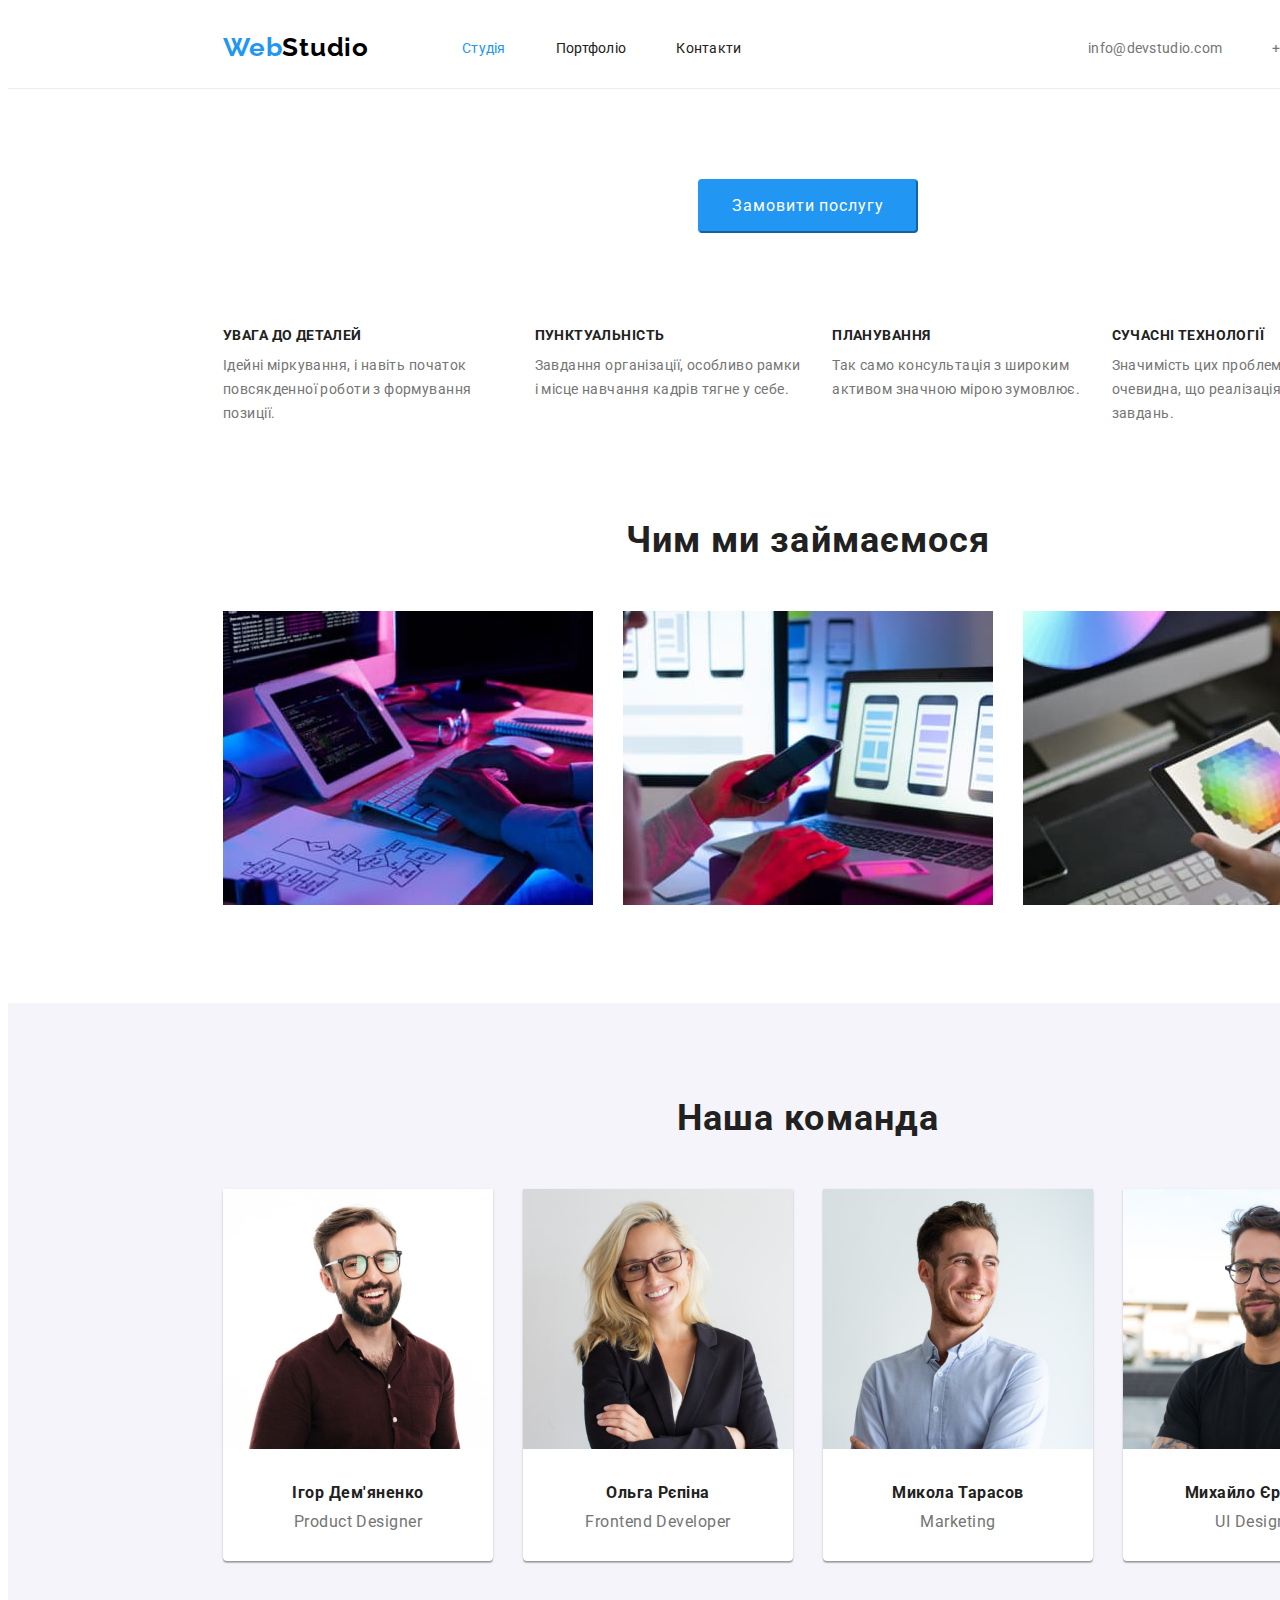
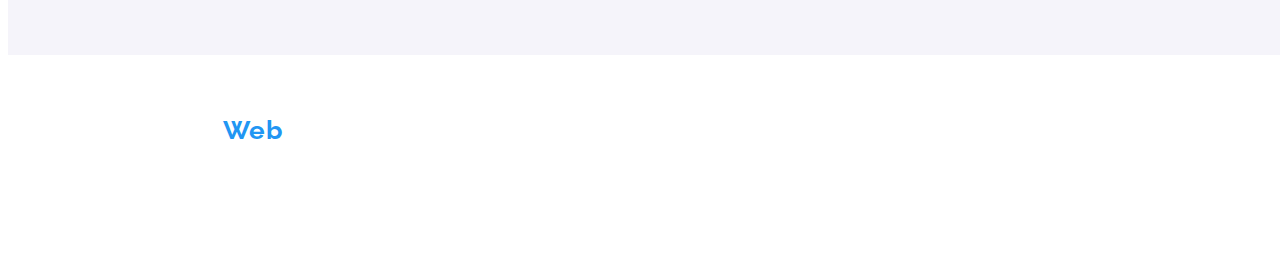
==== index.html @ 8be77483 "виконана стилізація та флексбокс" ====
<!DOCTYPE html>
<html lang="uk">
<head>
    <meta charset="UTF-8">
    <meta http-equiv="X-UA-Compatible" content="IE=edge">
    <meta name="viewport" content="width=device-width, initial-scale=1.0">
    <title>Web Studio</title>
    <link rel="preconnect" href="https://fonts.googleapis.com">
    <link rel="preconnect" href="https://fonts.gstatic.com" crossorigin>
    <link href="https://fonts.googleapis.com/css2?family=Raleway:wght@700&family=Roboto:wght@400;500;700;900&display=swap"
        rel="stylesheet">
    <link rel="stylesheet" href="https://cdnjs.cloudflare.com/ajax/libs/modern-normalize/1.1.0/modern-normalize.min.css"
        integrity="sha512-wpPYUAdjBVSE4KJnH1VR1HeZfpl1ub8YT/NKx4PuQ5NmX2tKuGu6U/JRp5y+Y8XG2tV+wKQpNHVUX03MfMFn9Q=="
        crossorigin="anonymous" referrerpolicy="no-referrer" />
    <link rel="stylesheet" href="./css/style.css">
</head>
<body>
    <!-- header -->
    <header class="header">
        <div class="container main-cont">
            <nav class="main-cont">
                <a class="header-logo" href="./index.html" lang="en" rel="noopener noreferrer nofollow">
                    <span class="header-logo-color">Web</span>Studio</a>
            <ul class="header-list list">
                <li class="item"><a href="./index.html" class="header-link current" rel="noopener noreferrer nofollow">Студія</a></li>
                <li class="item"><a href="./portfolio.html" class="header-link" rel="noopener noreferrer nofollow">Портфоліо</a></li>
                <li class="item"><a href="/" class="header-link" rel="noopener noreferrer nofollow">Контакти</a></li>
            </ul>
            </nav>
            <ul class="contact list">
                <li class="item"><a href="mailto:info@devstudio.com" class="mail" rel="noopener noreferrer nofollow">info@devstudio.com</a></li>
                <li class="item"><a href="tel:+380961111111" class="tel" rel="noopener noreferrer nofollow">+38 096 111 11 11</a></li>
            </ul>
        </div>
    </header>
    <!-- hero -->
    <main>
        <section class="hero">
            <!-- <div class="container"> -->
                <h1 class="hero-title">Ефективні рішення для вашого бізнесу</h1>
                <button type="button" class="button">Замовити послугу</button>
            <!-- </div> -->
        </section>
        <!-- peculiarities -->
        <section class="section-peculiarities">
            <div class="container">
                <h2 class="section-title visually-hidden">Особливості</h2>
                <ul class="peculiarities list">
                    <li class="item-peculiar">
                        <h2 class="title">УВАГА ДО ДЕТАЛЕЙ</h2>
                        <p class="text">Ідейні міркування, і навіть початок повсякденної роботи з формування позиції.</p>
                    </li>
                    <li class="item-peculiar">
                        <h2 class="title">ПУНКТУАЛЬНІСТЬ</h2>
                        <p class="text">Завдання організації, особливо рамки і місце навчання кадрів тягне у себе.</p>
                    </li>
                    <li class="item-peculiar">
                        <h2 class="title">ПЛАНУВАННЯ</h2>
                        <p class="text">Так само консультація з широким активом значною мірою зумовлює.</p>
                    </li>
                    <li class="item-peculiar">
                        <h2 class="title">СУЧАСНІ ТЕХНОЛОГІЇ</h2>
                        <p class="text">Значимість цих проблем настільки очевидна, що реалізація планових завдань.</p>
                    </li>
                </ul>
            </div>
        </section>
        <!-- work -->
        <section class="section-work">
            <div class="container">
                <h2 class="section-title">Чим ми займаємося</h2>
                <ul class="work-list list">
                    <li class="work-item"><img src="./images/work_photo1.jpg" alt="розробка сайту" width="370" height="294" /></li>
                    <li class="work-item"><img src="./images/work_photo2.jpg" alt="прототипування" width="370" height="294" /></li>
                    <li class="work-item"><img src="./images/work_photo3.jpg" alt="дизайн" width="370" height="294" /></li>
                </ul>
            </div>
        </section>
        <!-- team -->
        <section class="section-team">
            <div class="container">
                <h2 class="section-title">Наша команда</h2>
            <ul class="team-list list">
                <li class="team-item"><img src="./images/team1.jpg" alt="Дизайнер продукту" width="270" height="260" />
                    <h3 class="title">Ігор Дем'яненко</h3>
                    <p class="text">Product Designer</p>
                </li>
                <li class="team-item"><img src="./images/team2.jpg" alt="Розробник інтерфейсу" width="270" height="260" />
                    <h3 class="title">Ольга Рєпіна</h3>
                    <p class="text">Frontend Developer</p>
                </li>
                <li class="team-item"><img src="./images/team3.jpg" alt="Маркетинг" width="270" height="260" />
                    <h3 class="title">Микола Тарасов</h3>
                    <p class="text">Marketing</p>
                </li>
                <li class="team-item"><img src="./images/team4.jpg" alt="Дизайнер інтерфейсу користувача" width="270" height="260" />
                    <h3 class="title">Михайло Єрмаков</h3>
                    <p class="text">UI Designer</p>
                </li>
            </ul>
            </div>
        </section>
    </main>
    <!-- basement(footer) -->
    <footer class="footer">
        <div class="container">
            <!-- logo -->
            <a class="footer-logo" href="./index.html" rel="noopener noreferrer nofollow"><span
                    class="footer-logo-color">Web</span>Studio</a>
        <!-- contacs and map basement(footer) -->
            <address class="footer-add">
                <ul class="contact-footer list">
                    <li class="footer-item"><a href="https://www.google.com.ua/maps/place/%D0%B1%D1%83%D0%BB.+%D0%9B%D0%B5%D1%81%D0%B8+%D0%A3%D0%BA%D1%80%D0%B0%D0%B8%D0%BD%D0%BA%D0%B8,+26,+%D0%9A%D0%B8%D0%B5%D0%B2,+02000/@50.4265841,30.5361971,17z/data=!3m1!4b1!4m5!3m4!1s0x40d4cf0e033ecbe9:0x57a4dffefec77da0!8m2!3d50.4265807!4d30.5383858?hl=ru"
                            class="maps" target="_blank" rel="noopener noreferrer nofollow">м. Київ, пр-т Лесі Українки, 26</a></li>
                    <li class="footer-item"><a href="mailto:info@devstudio.com" class="mail" rel="noopener noreferrer nofollow">info@devstudio.com</a>
                    </li>
                    <li class="footer-item"><a href="tel:+3809611111" class="tel" rel="noopener noreferrer nofollow">+38 096 111 11 11</a></li>
                </ul>
            </address>
        </div>
    </footer>
</body>
</html>
---- css/style.css ----
html {
    box-sizing: border-box;
}
*,
*::before,
*::after {
    box-sizing: inherit;
}
/* CSS custom properties */
:root {
    --primary-text-color: #212121;
    --title-text-color: #757575;
    --accent-color: #2196F3;
    --primary-white-color: #FFFFFF;
    --primary-black-color: #000000;
    --hero-bg-color: #2F303A;
    --section-team-bgcolor: #F5F4FA;
    --fotter-contact-color: rgba(255, 255, 255, 0.6);
}
body {
    font-family: Roboto, sans-serif;
    background-color: var(--primary-white-color);
    color: var(--primary-text-color);
    width: 1600px;
}
.container {
    width: 1200px;
    padding-left: 15px;
    padding-right: 15px;
    margin-left: auto;
    margin-right: auto;
}
/* special sheet for resetting */
.list {
    padding: 0;
    margin: 0;
    list-style: none;
}
/* Main-container */
.main-cont {
    display: flex;
}
.header {
    border-bottom: 1px solid #ECECEC;
}
/* logo studio */
.header-logo {
    font-family: Raleway;
    font-weight: 700;
    font-size: 26px;
    line-height: calc(31 / 26);
    color: var(--primary-black-color);
    text-decoration: none;
    letter-spacing: 0.03em;
    display: block;
    padding-top: 24px;
    padding-bottom: 25px;
}
.header-logo-color {
    color: var(--accent-color);
}
/* header-list */
.header-list {
    display: flex;
    margin-left: 93px;
}
.header-list .item:not(:last-child) {
    margin-right: 50px;
}
.header-list .header-link {
    color:var(--primary-text-color);
    font-size: 14px;
    line-height: calc(16 / 14);
    letter-spacing: 0.02em;
    text-decoration: none;
    display: block;
    padding-top: 32px;
    padding-bottom: 32px;
}
.header-list .header-link:hover, 
.header-list .header-link:focus {
    color: var(--accent-color);
}
.header-list .header-link.current {
    color: var(--accent-color);}

    /* contscts */
.contact {
    display: flex;
    margin-left: auto;
}
.contact .item + .item {
    margin-left: 50px;
}

.contact .mail {
    color: var(--title-text-color);
    font-size: 14px;
    line-height: calc(16 / 14);
    letter-spacing: 0.02em;
    text-decoration: none;
    display: block;
    padding-top: 32px;
    padding-bottom: 32px;
}   
.contact .mail:hover,
.contact .mail:focus {
    color: var(--accent-color);
}
.contact .tel {
    color: var(--title-text-color);
    font-size: 14px;
    line-height: calc(16 / 14);
    letter-spacing: 0.02em;
    text-decoration: none;
    display: block;
    padding-top: 32px;
    padding-bottom: 32px;
}
.contact .tel:hover,
.contact .tel:focus  {
    color: var(--accent-color);
}
/* Hero */
.hero {
    /* background-color: var(--hero-bg-color); */
    text-align: center;
}
.hero-title {
    color: var(--primary-white-color);
    margin-top: 0;
    margin-bottom: 30px;
    font-style: 400;
    font-size: 44px;
    line-height: calc(60 / 44);
    letter-spacing: 0.06em;
    /* text-transform: uppercase; */
}
.button {
    background-color: var(--accent-color);
    color: var(--primary-white-color);
    border-color: var(--accent-color);
    
    font-family: Roboto, sans-serif;
    font-size: 16px;
    line-height: calc(30 / 16);
    letter-spacing: 0.06em;
    min-width: 216px;
    text-align: center;
    
    display: inline-block;
    border-radius: 4px;
    cursor: pointer;
    padding: 10px 32px;
}
/* peculiarities */
.section-peculiarities {
padding-top: 94px;
padding-bottom: 94px;
}
.visually-hidden {
    position: absolute;
    width: 1px;
    height: 1px;
    margin: -1px;
    border: 0;
    padding: 0;
    white-space: nowrap;
    clip-path: inset(100%);
    clip: rect(0 0 0 0);
    overflow: hidden;
}
.peculiarities {
    display: flex;
}
.item-peculiar:not(:last-child) {
    margin-right: 30px;
}

.title { 
    margin-top: 0;
    margin-bottom: 10px;
    font-size: 14px; 
    line-height: calc(16 / 14);
    letter-spacing: 0.03em;
}
.text {
    margin-top: 0;
    margin-bottom: 0;
}
.peculiarities .title {
    font-size: 14px;
    line-height: calc(16 / 14);
    letter-spacing: 0.03em;
}
.peculiarities .text {
    color: var(--title-text-color);
    font-size: 14px;
    line-height: calc(24 / 14);
    letter-spacing: 0.03em;
}
/* work */
.section-work {
    padding-bottom: 94px;
}
.section-title {
    margin-top: 0;
    margin-bottom: 50px;
    font-weight: 700;
    font-size: 36px;
    line-height: calc(42 / 36);
    letter-spacing: 0.03em;
    text-align: center;
}
.work-list {
    display: flex;
}
.work-item:not(:last-child) {
    margin-right: 30px;
}
/* team */
.section-team {
    background-color: var(--section-team-bgcolor);
    padding-top: 94px;
    padding-bottom: 94px;
}
.team-list {
    display: flex;
}
.team-item:not(:last-child) {
    margin-right: 30px;
}
.team-list .team-item {
    background-color: var(--primary-white-color);}
.team-item {
    box-shadow: 0px 1px 3px rgba(0, 0, 0, 0.12), 
    0px 1px 1px rgba(0, 0, 0, 0.14), 
    0px 2px 1px rgba(0, 0, 0, 0.2);
    border-radius: 0px 0px 4px 4px;
}
.team-list .title {
    font-size: 16px;
    line-height: calc(19 / 16);
    letter-spacing: 0.03em;
    text-align: center;
    margin-top: 30px;
    margin-bottom: 0;
}
.team-list .text {
    color: var(--title-text-color);
    font-size: 16px;
    line-height: calc(19 / 16);
    letter-spacing: 0.03em;
    text-align: center;
    margin-top: 10px;
    margin-bottom: 30px;
}

/* basement */
.footer {
    /* background-color: var(--hero-bg-color); */
}
.footer-logo {
    font-family: Raleway;
    font-weight: 700;
    font-size: 26px;
    line-height: calc(31 / 26);
    letter-spacing: 0.03em;
    color: var(--primary-white-color);
    text-decoration: none;
    display: inline-block;
    padding-top: 60px;
}
.footer-logo-color {
    color: var(--accent-color);
}
.footer-add {
    font-style: normal;
}
/* contacs and map basement */
.contact-footer .maps {
    color: var(--primary-white-color);
    font-size: 14px;
    line-height: calc(24 / 14);
    letter-spacing: 0.03em;
    text-decoration: none;
}
.footer-item .maps {
    display: inline-block;
    padding-top: 20px;
}
.contact-footer .maps:hover,
.contact-footer .maps:focus {
    color: var(--accent-color);
}
.contact-footer .mail {
    color: var(--fotter-contact-color);
    font-size: 14px;
    line-height: calc(24 / 14);
    letter-spacing: 0.03em;
    text-decoration: none;
}
.footer-item .mail {
    display: inline-block;
    padding-top: 9px;
}
.contact-footer .mail:hover,
.contact-footer .mail:focus {
    color: var(--accent-color);
}
.contact-footer .tel {
    color: var(--fotter-contact-color);
    font-size: 14px;
    line-height: calc(24 / 14);
    letter-spacing: 0.03em;
    text-decoration: none;
}
.footer-item .tel {
    display: inline-block;
    padding-top: 9px;
}
.contact-footer .tel:hover,
.contact-footer .tel:focus {
    color: var(--accent-color);
}

/*  portfolio hero */
.buttons-list {
    display: flex;
    justify-content: center;
    margin-top: 100px;
}
.buttons-item:not(:last-child) {
    margin-right: 8px;
}
.buttons {
    background-color: var(--section-team-bgcolor);
    color: var(--primary-text-color);
    font-size: 16px;
    line-height: calc(26 / 16);
    letter-spacing: 0.03em;
    border-radius: 4px;
    border-color: var(--section-team-bgcolor);
    font-family: Roboto, sans-serif;
    cursor: pointer;
}
.buttons:hover, 
.buttons:focus {
    background-color: var(--accent-color);
    color: var(--primary-white-color);
}
/* content section hero portfolio */
.content-list {
    display: flex;
    flex-wrap: wrap;
    margin-top: 56px;
    margin-bottom: 94px;
}
.content-item {
    width: 370px;
    margin-right: 30px;
    margin-bottom: 30px;
}
.cards-text {
    border-bottom: 1px solid #EEEEEE;
    border-left: 1px solid #EEEEEE;
    border-right: 1px solid #EEEEEE;
}
.content-item img {
    display: block;
}
/* Alternative */
/* .content-item {
    width: calc((100% - 60px) / 3); як вираховувати (calc ((100% - кількість марджинів у рядку * значення марджина) / кількість елементів у рядку)
    background-color: tomato;} */
/* .content-item:nth-child(3n) {
        margin-right: 0;
    } */
.content-item:nth-child(3n) {
    margin-right: 0;
}
.content-item:nth-last-child(-n + 3) {
    margin-bottom: 0;
}
/* Alternative */
/* .content-item:not(nth-child(3n)) {
    margin-right: 30px;
}
.content-item:not(nth-last-child(-n + 3)) {
    margin-bottom: 30px;
} */
.content-item .title {
    margin-bottom: 0;
}
.content-list .title {
    font-size: 18px;
    line-height: calc(36 / 18);
    letter-spacing: 0.06em;
    padding-top: 20px;
    padding-left: 24px;
    padding-right: 24px;
}
.content-list .text {
    color: var(--title-text-color);
    font-size: 16px;
    line-height: calc(30 / 16);
    letter-spacing: 0.03em;
    margin-top: 4px;
    margin-bottom: 20px;
    padding-left: 24px;
    padding-right: 24px;
}
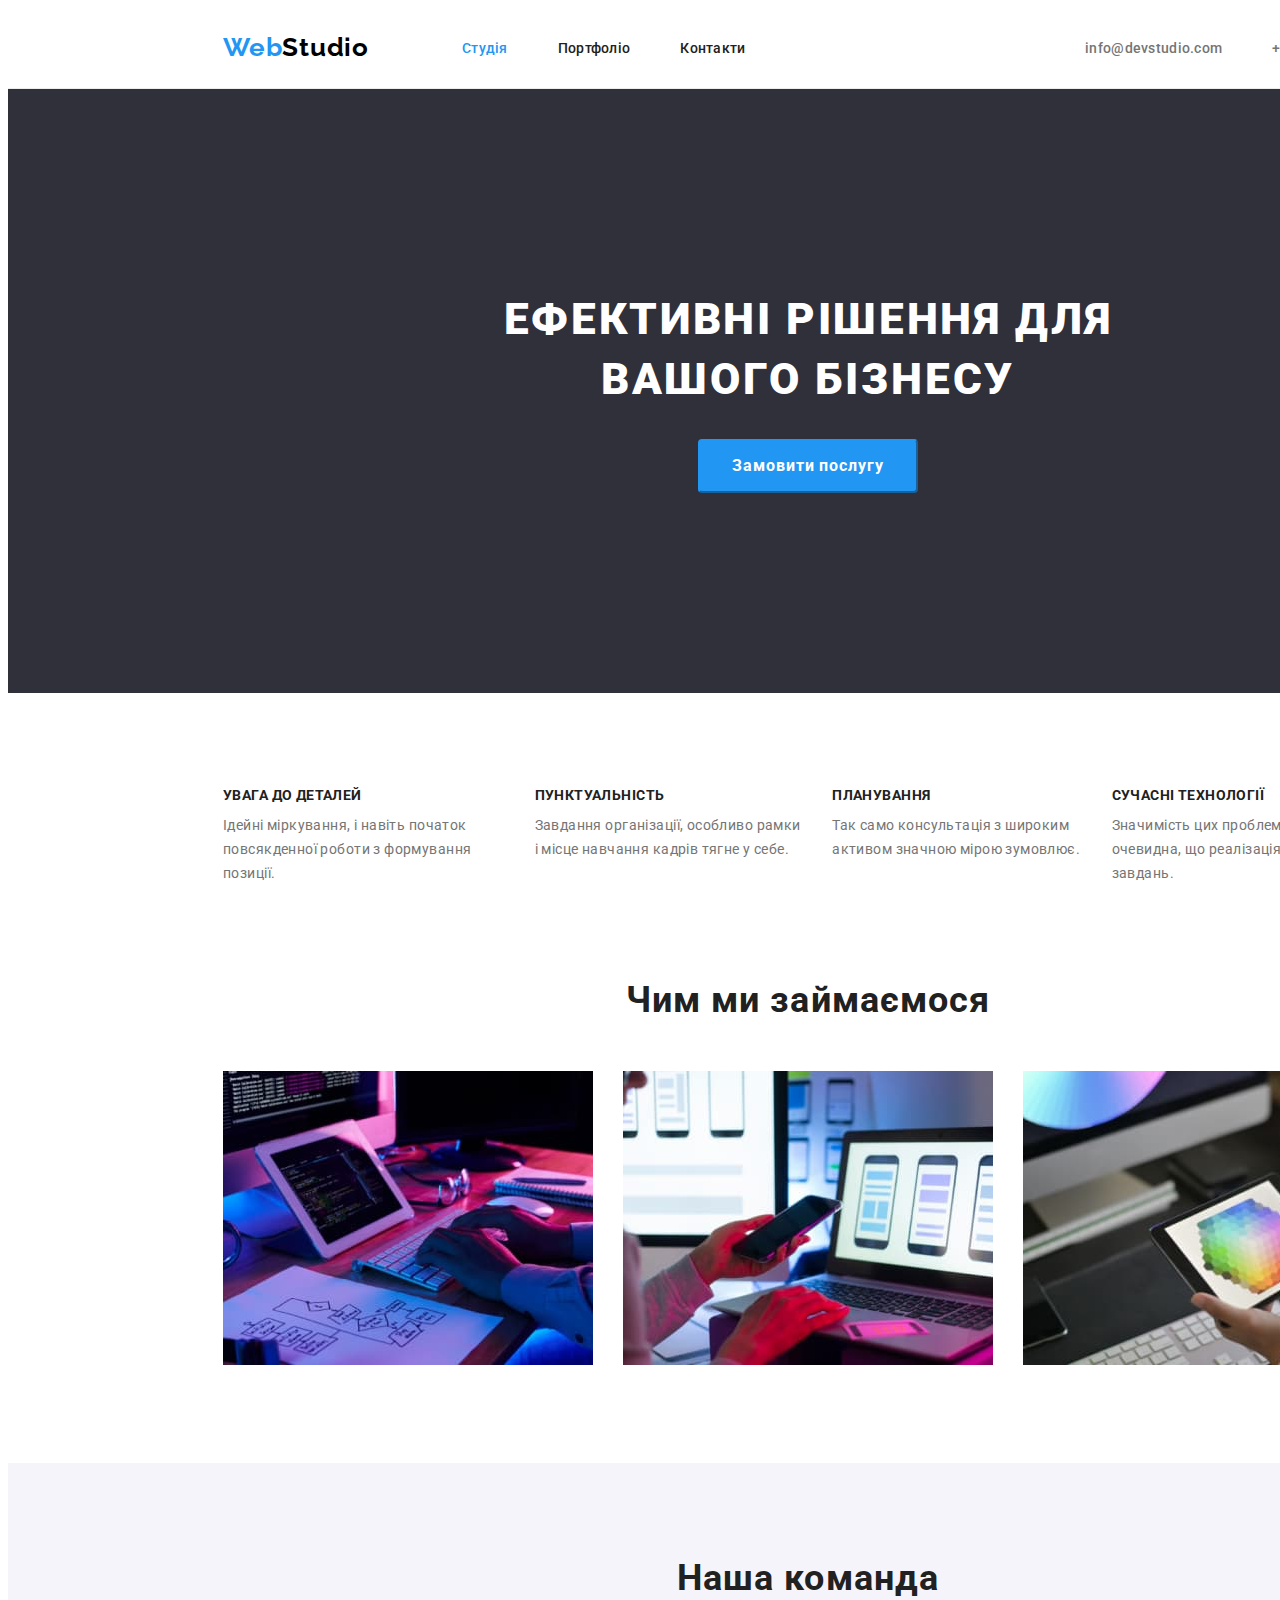
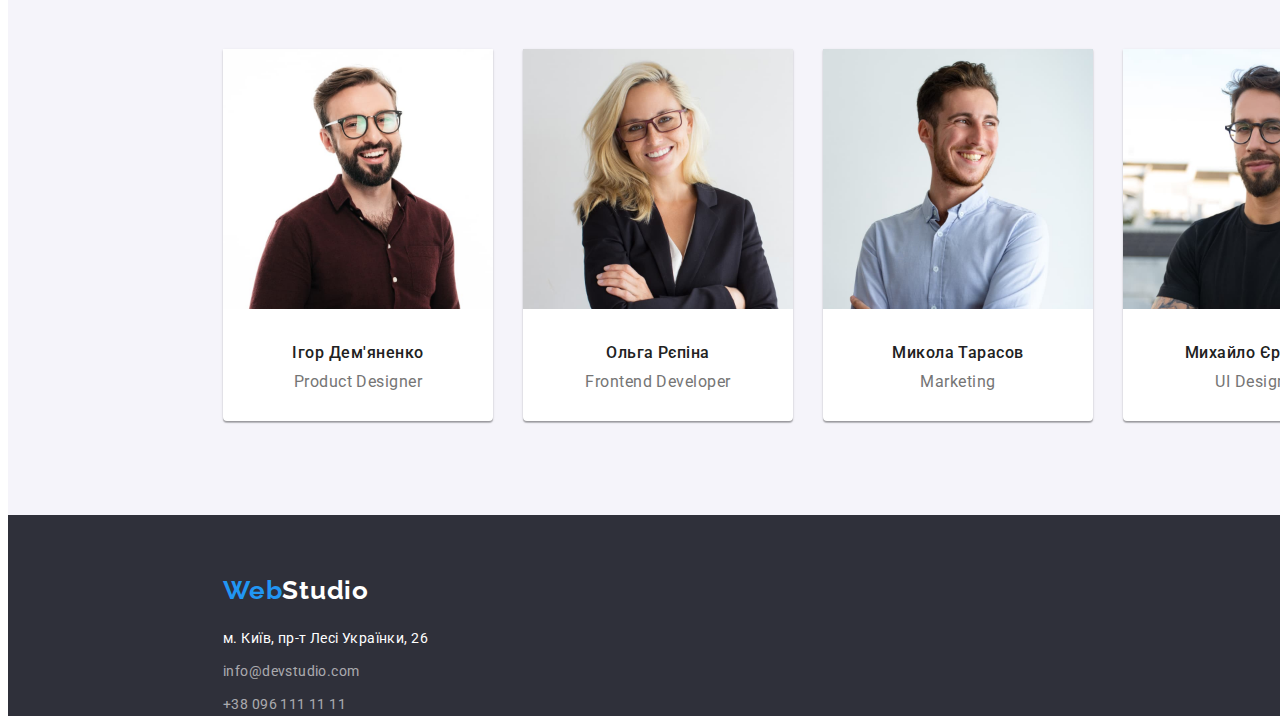
==== commit fee7fd14: "внесені зміни в hero section" ====
--- a/index.html
+++ b/index.html
@@ -37,7 +37,7 @@
     <main>
         <section class="hero">
             <!-- <div class="container"> -->
-                <h1 class="hero-title">Ефективні рішення для вашого бізнесу</h1>
+                <h1 class="hero-title">ЕФЕКТИВНІ РІШЕННЯ ДЛЯ<br> ВАШОГО БІЗНЕСУ</h1>
                 <button type="button" class="button">Замовити послугу</button>
             <!-- </div> -->
         </section>
--- a/css/style.css
+++ b/css/style.css
@@ -70,6 +70,7 @@
 .header-list .header-link {
     color:var(--primary-text-color);
     font-size: 14px;
+    font-weight: 500;
     line-height: calc(16 / 14);
     letter-spacing: 0.02em;
     text-decoration: none;
@@ -96,6 +97,7 @@
 .contact .mail {
     color: var(--title-text-color);
     font-size: 14px;
+    font-weight: 500;
     line-height: calc(16 / 14);
     letter-spacing: 0.02em;
     text-decoration: none;
@@ -110,6 +112,7 @@
 .contact .tel {
     color: var(--title-text-color);
     font-size: 14px;
+    font-weight: 500;
     line-height: calc(16 / 14);
     letter-spacing: 0.02em;
     text-decoration: none;
@@ -123,17 +126,19 @@
 }
 /* Hero */
 .hero {
-    /* background-color: var(--hero-bg-color); */
+    background-color: var(--hero-bg-color);
     text-align: center;
 }
 .hero-title {
     color: var(--primary-white-color);
     margin-top: 0;
     margin-bottom: 30px;
+    font-weight: 900;
     font-style: 400;
     font-size: 44px;
     line-height: calc(60 / 44);
     letter-spacing: 0.06em;
+    padding-top: 200px;
     /* text-transform: uppercase; */
 }
 .button {
@@ -143,6 +148,7 @@
     
     font-family: Roboto, sans-serif;
     font-size: 16px;
+    font-weight: 700;
     line-height: calc(30 / 16);
     letter-spacing: 0.06em;
     min-width: 216px;
@@ -152,6 +158,7 @@
     border-radius: 4px;
     cursor: pointer;
     padding: 10px 32px;
+    margin-bottom: 200px;
 }
 /* peculiarities */
 .section-peculiarities {
@@ -190,12 +197,14 @@
 }
 .peculiarities .title {
     font-size: 14px;
+    font-weight: 700;
     line-height: calc(16 / 14);
     letter-spacing: 0.03em;
 }
 .peculiarities .text {
     color: var(--title-text-color);
     font-size: 14px;
+    font-weight: 400;
     line-height: calc(24 / 14);
     letter-spacing: 0.03em;
 }
@@ -240,6 +249,7 @@
 }
 .team-list .title {
     font-size: 16px;
+    font-weight: 500;
     line-height: calc(19 / 16);
     letter-spacing: 0.03em;
     text-align: center;
@@ -249,6 +259,7 @@
 .team-list .text {
     color: var(--title-text-color);
     font-size: 16px;
+    font-weight: 400;
     line-height: calc(19 / 16);
     letter-spacing: 0.03em;
     text-align: center;
@@ -258,7 +269,7 @@
 
 /* basement */
 .footer {
-    /* background-color: var(--hero-bg-color); */
+    background-color: var(--hero-bg-color);
 }
 .footer-logo {
     font-family: Raleway;
@@ -281,6 +292,7 @@
 .contact-footer .maps {
     color: var(--primary-white-color);
     font-size: 14px;
+    font-weight: 400;
     line-height: calc(24 / 14);
     letter-spacing: 0.03em;
     text-decoration: none;
@@ -296,6 +308,7 @@
 .contact-footer .mail {
     color: var(--fotter-contact-color);
     font-size: 14px;
+    font-weight: 400;
     line-height: calc(24 / 14);
     letter-spacing: 0.03em;
     text-decoration: none;
@@ -311,6 +324,7 @@
 .contact-footer .tel {
     color: var(--fotter-contact-color);
     font-size: 14px;
+    font-weight: 400;
     line-height: calc(24 / 14);
     letter-spacing: 0.03em;
     text-decoration: none;
@@ -337,6 +351,7 @@
     background-color: var(--section-team-bgcolor);
     color: var(--primary-text-color);
     font-size: 16px;
+    font-weight: 500;
     line-height: calc(26 / 16);
     letter-spacing: 0.03em;
     border-radius: 4px;
@@ -394,6 +409,7 @@
 }
 .content-list .title {
     font-size: 18px;
+    font-weight: 700;
     line-height: calc(36 / 18);
     letter-spacing: 0.06em;
     padding-top: 20px;
@@ -403,6 +419,7 @@
 .content-list .text {
     color: var(--title-text-color);
     font-size: 16px;
+    font-weight: 400;
     line-height: calc(30 / 16);
     letter-spacing: 0.03em;
     margin-top: 4px;
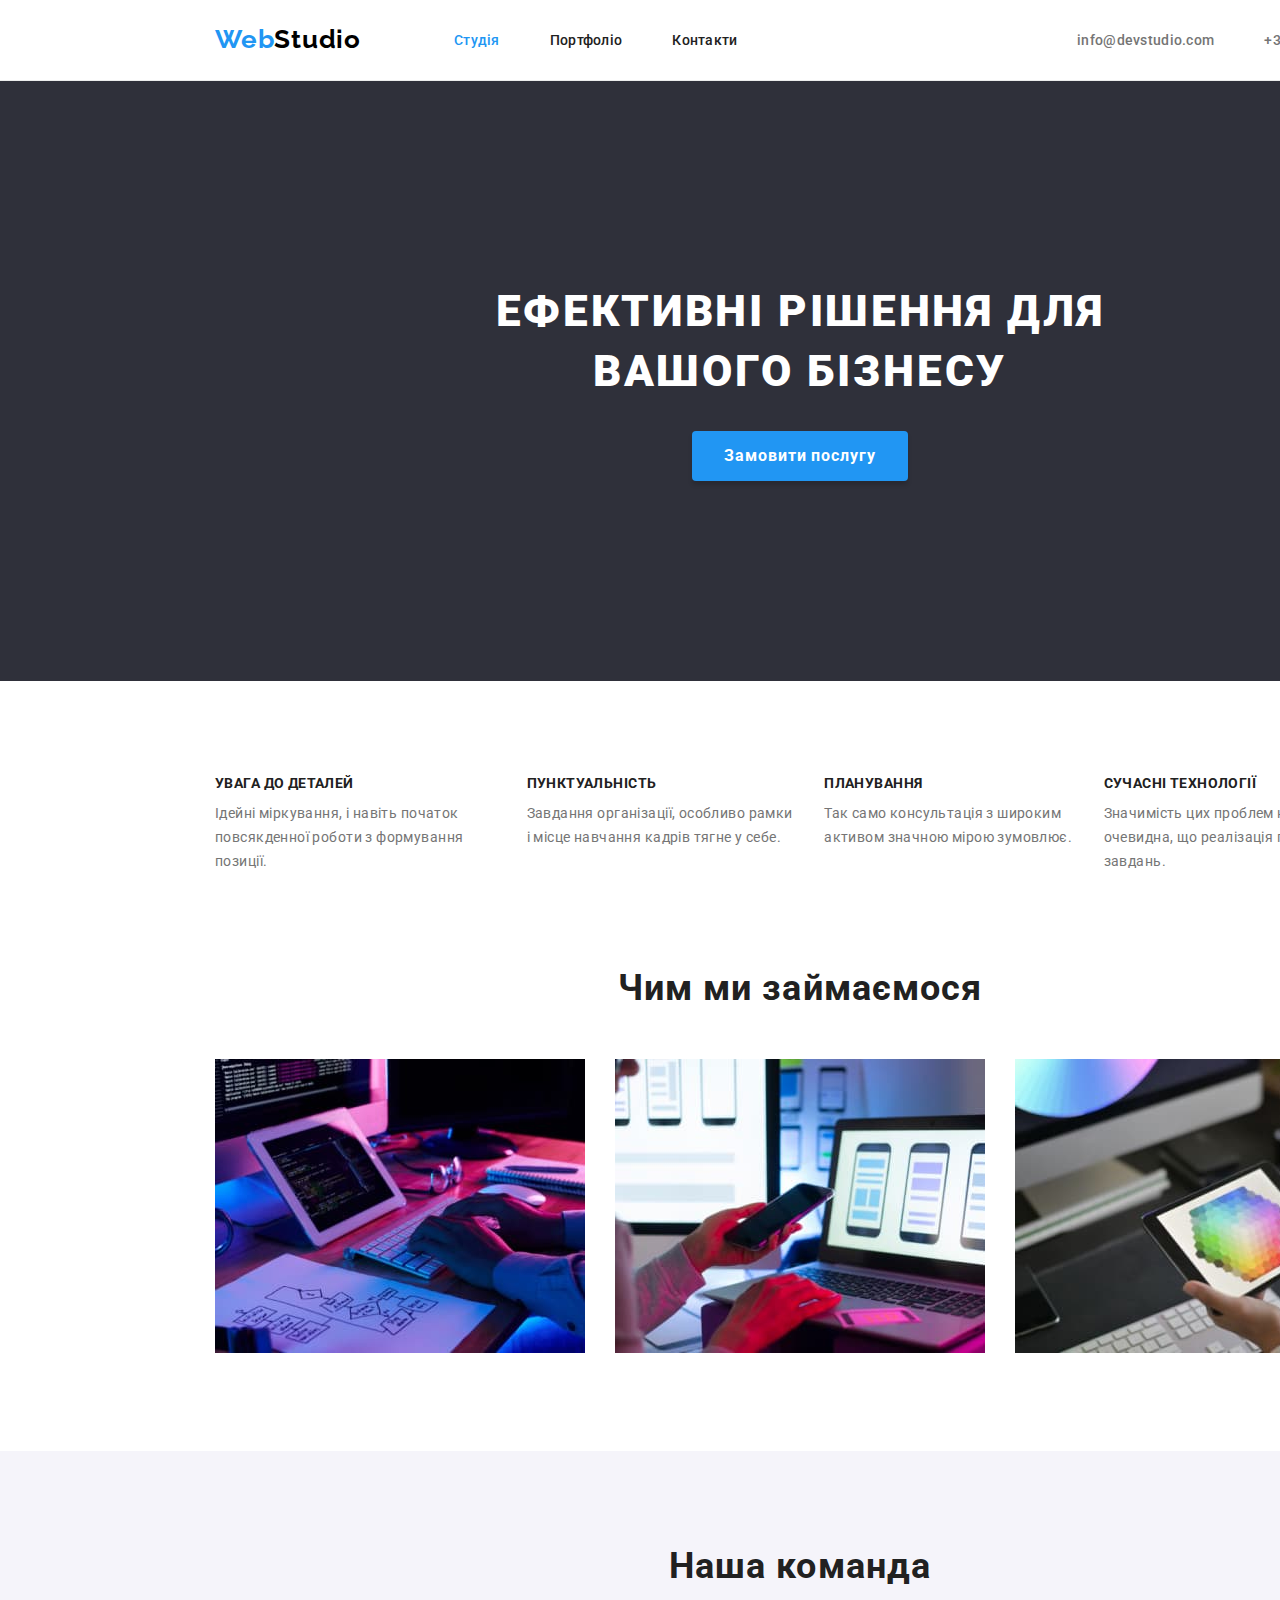
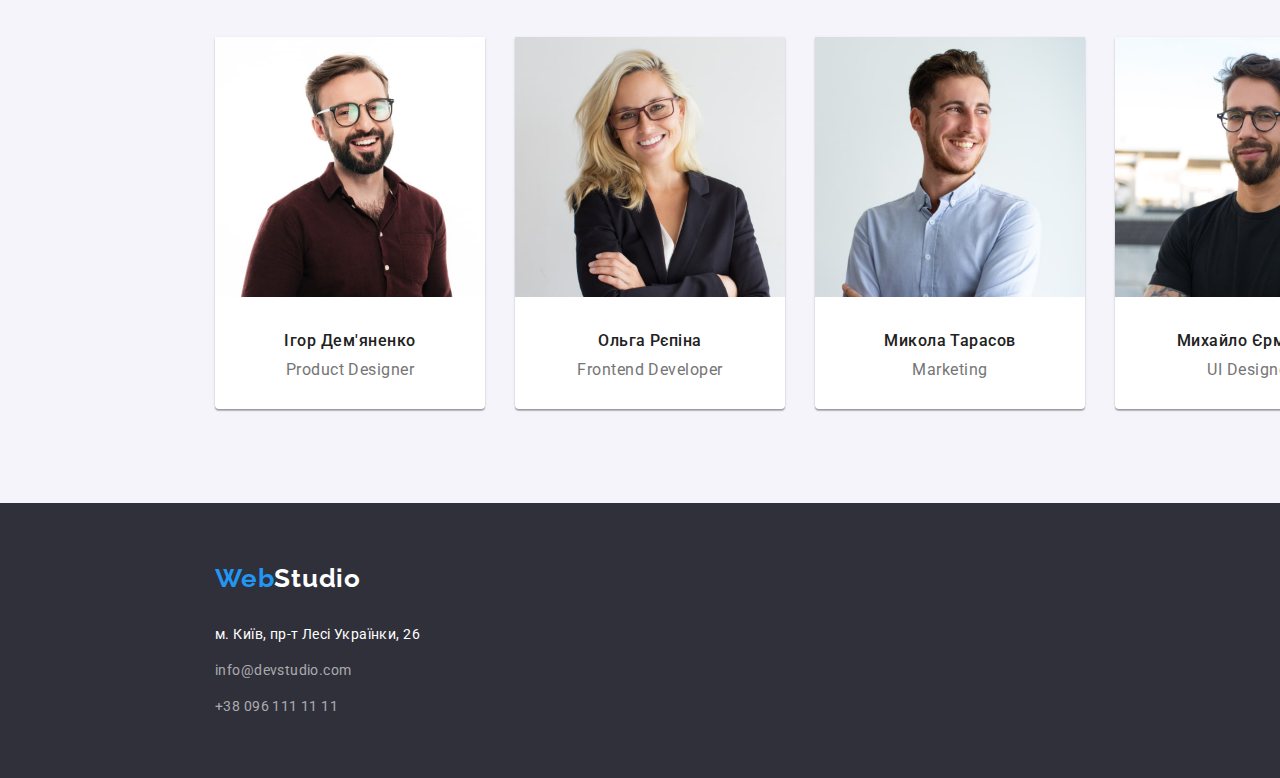
==== commit d1710122: "внесені зміни в кнопки, футер та портфоліо" ====
--- a/index.html
+++ b/index.html
@@ -36,10 +36,10 @@
     <!-- hero -->
     <main>
         <section class="hero">
-            <!-- <div class="container"> -->
+            <div class="container">
                 <h1 class="hero-title">ЕФЕКТИВНІ РІШЕННЯ ДЛЯ<br> ВАШОГО БІЗНЕСУ</h1>
                 <button type="button" class="button">Замовити послугу</button>
-            <!-- </div> -->
+            </div>
         </section>
         <!-- peculiarities -->
         <section class="section-peculiarities">
--- a/css/style.css
+++ b/css/style.css
@@ -22,6 +22,7 @@
     background-color: var(--primary-white-color);
     color: var(--primary-text-color);
     width: 1600px;
+    margin: 0 auto;
 }
 .container {
     width: 1200px;
@@ -128,6 +129,8 @@
 .hero {
     background-color: var(--hero-bg-color);
     text-align: center;
+    display: block;
+    text-transform: uppercase;
 }
 .hero-title {
     color: var(--primary-white-color);
@@ -139,7 +142,6 @@
     line-height: calc(60 / 44);
     letter-spacing: 0.06em;
     padding-top: 200px;
-    /* text-transform: uppercase; */
 }
 .button {
     background-color: var(--accent-color);
@@ -156,9 +158,11 @@
     
     display: inline-block;
     border-radius: 4px;
+    border: 0;
     cursor: pointer;
-    padding: 10px 32px;
+    padding: 10px 24px;
     margin-bottom: 200px;
+    box-shadow: 0px 4px 4px rgba(0, 0, 0, 0.15);
 }
 /* peculiarities */
 .section-peculiarities {
@@ -271,6 +275,7 @@
 .footer {
     background-color: var(--hero-bg-color);
 }
+
 .footer-logo {
     font-family: Raleway;
     font-weight: 700;
@@ -280,7 +285,7 @@
     color: var(--primary-white-color);
     text-decoration: none;
     display: inline-block;
-    padding-top: 60px;
+    margin-top: 60px;
 }
 .footer-logo-color {
     color: var(--accent-color);
@@ -296,10 +301,10 @@
     line-height: calc(24 / 14);
     letter-spacing: 0.03em;
     text-decoration: none;
+    margin-top: 28px;
 }
 .footer-item .maps {
     display: inline-block;
-    padding-top: 20px;
 }
 .contact-footer .maps:hover,
 .contact-footer .maps:focus {
@@ -312,10 +317,11 @@
     line-height: calc(24 / 14);
     letter-spacing: 0.03em;
     text-decoration: none;
+    margin-top: 12px;
 }
 .footer-item .mail {
     display: inline-block;
-    padding-top: 9px;
+
 }
 .contact-footer .mail:hover,
 .contact-footer .mail:focus {
@@ -328,10 +334,12 @@
     line-height: calc(24 / 14);
     letter-spacing: 0.03em;
     text-decoration: none;
+    margin-top: 12px;
+    margin-bottom: 60px;
 }
 .footer-item .tel {
     display: inline-block;
-    padding-top: 9px;
+
 }
 .contact-footer .tel:hover,
 .contact-footer .tel:focus {
@@ -350,14 +358,16 @@
 .buttons {
     background-color: var(--section-team-bgcolor);
     color: var(--primary-text-color);
+    font-family: inherit;
     font-size: 16px;
     font-weight: 500;
     line-height: calc(26 / 16);
     letter-spacing: 0.03em;
     border-radius: 4px;
+    border: 0;
     border-color: var(--section-team-bgcolor);
-    font-family: Roboto, sans-serif;
     cursor: pointer;
+    padding: 6px 22px;
 }
 .buttons:hover, 
 .buttons:focus {
@@ -368,8 +378,8 @@
 .content-list {
     display: flex;
     flex-wrap: wrap;
-    margin-top: 56px;
-    margin-bottom: 94px;
+    padding-top: 56px;
+    padding-bottom: 94px;
 }
 .content-item {
     width: 370px;
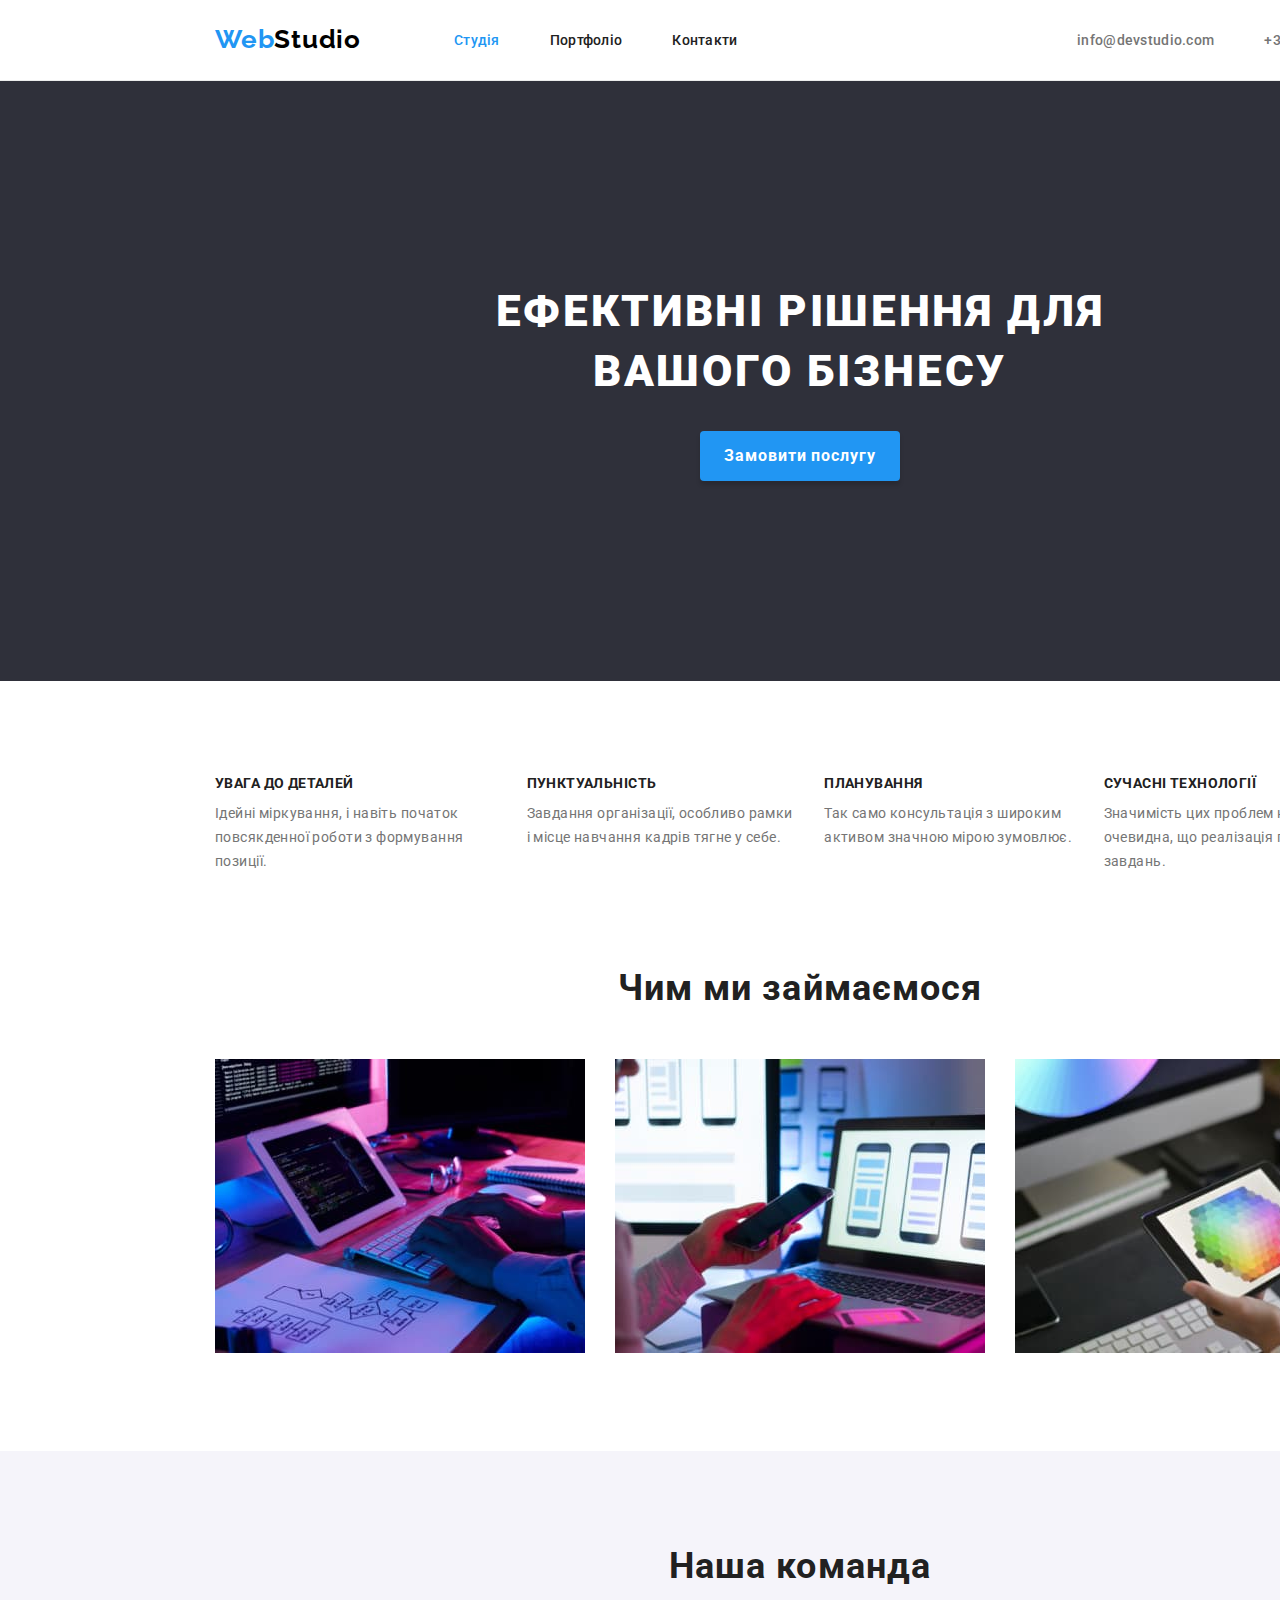
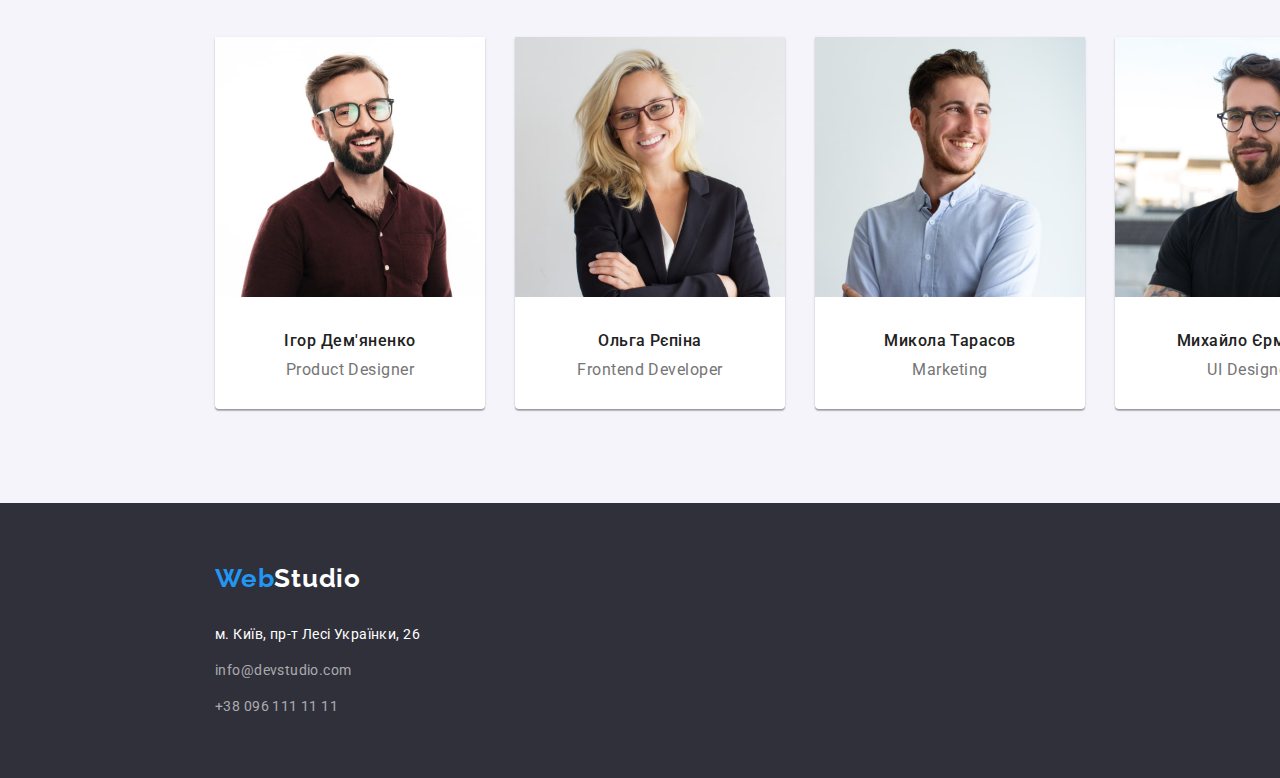
==== commit 655021cd: "внесені зміни до секції герой (марджини та розмір)" ====
--- a/index.html
+++ b/index.html
@@ -36,8 +36,8 @@
     <!-- hero -->
     <main>
         <section class="hero">
-            <div class="container">
-                <h1 class="hero-title">ЕФЕКТИВНІ РІШЕННЯ ДЛЯ<br> ВАШОГО БІЗНЕСУ</h1>
+            <div>
+                <h1 class="hero-title">ЕФЕКТИВНІ РІШЕННЯ ДЛЯ ВАШОГО БІЗНЕСУ</h1>
                 <button type="button" class="button">Замовити послугу</button>
             </div>
         </section>
--- a/css/style.css
+++ b/css/style.css
@@ -131,17 +131,19 @@
     text-align: center;
     display: block;
     text-transform: uppercase;
+    padding-top: 200px;
+    padding-bottom: 200px;
 }
 .hero-title {
     color: var(--primary-white-color);
-    margin-top: 0;
-    margin-bottom: 30px;
+    width: 696px;
+    margin: 0 auto 30px;
+    /* margin-bottom: 30px; */
     font-weight: 900;
     font-style: 400;
     font-size: 44px;
     line-height: calc(60 / 44);
     letter-spacing: 0.06em;
-    padding-top: 200px;
 }
 .button {
     background-color: var(--accent-color);
@@ -153,7 +155,7 @@
     font-weight: 700;
     line-height: calc(30 / 16);
     letter-spacing: 0.06em;
-    min-width: 216px;
+    /* min-width: 216px; */
     text-align: center;
     
     display: inline-block;
@@ -161,7 +163,6 @@
     border: 0;
     cursor: pointer;
     padding: 10px 24px;
-    margin-bottom: 200px;
     box-shadow: 0px 4px 4px rgba(0, 0, 0, 0.15);
 }
 /* peculiarities */
@@ -274,6 +275,8 @@
 /* basement */
 .footer {
     background-color: var(--hero-bg-color);
+    padding-top: 60px;
+    padding-bottom: 60px;
 }
 
 .footer-logo {
@@ -285,7 +288,6 @@
     color: var(--primary-white-color);
     text-decoration: none;
     display: inline-block;
-    margin-top: 60px;
 }
 .footer-logo-color {
     color: var(--accent-color);
@@ -335,7 +337,6 @@
     letter-spacing: 0.03em;
     text-decoration: none;
     margin-top: 12px;
-    margin-bottom: 60px;
 }
 .footer-item .tel {
     display: inline-block;
